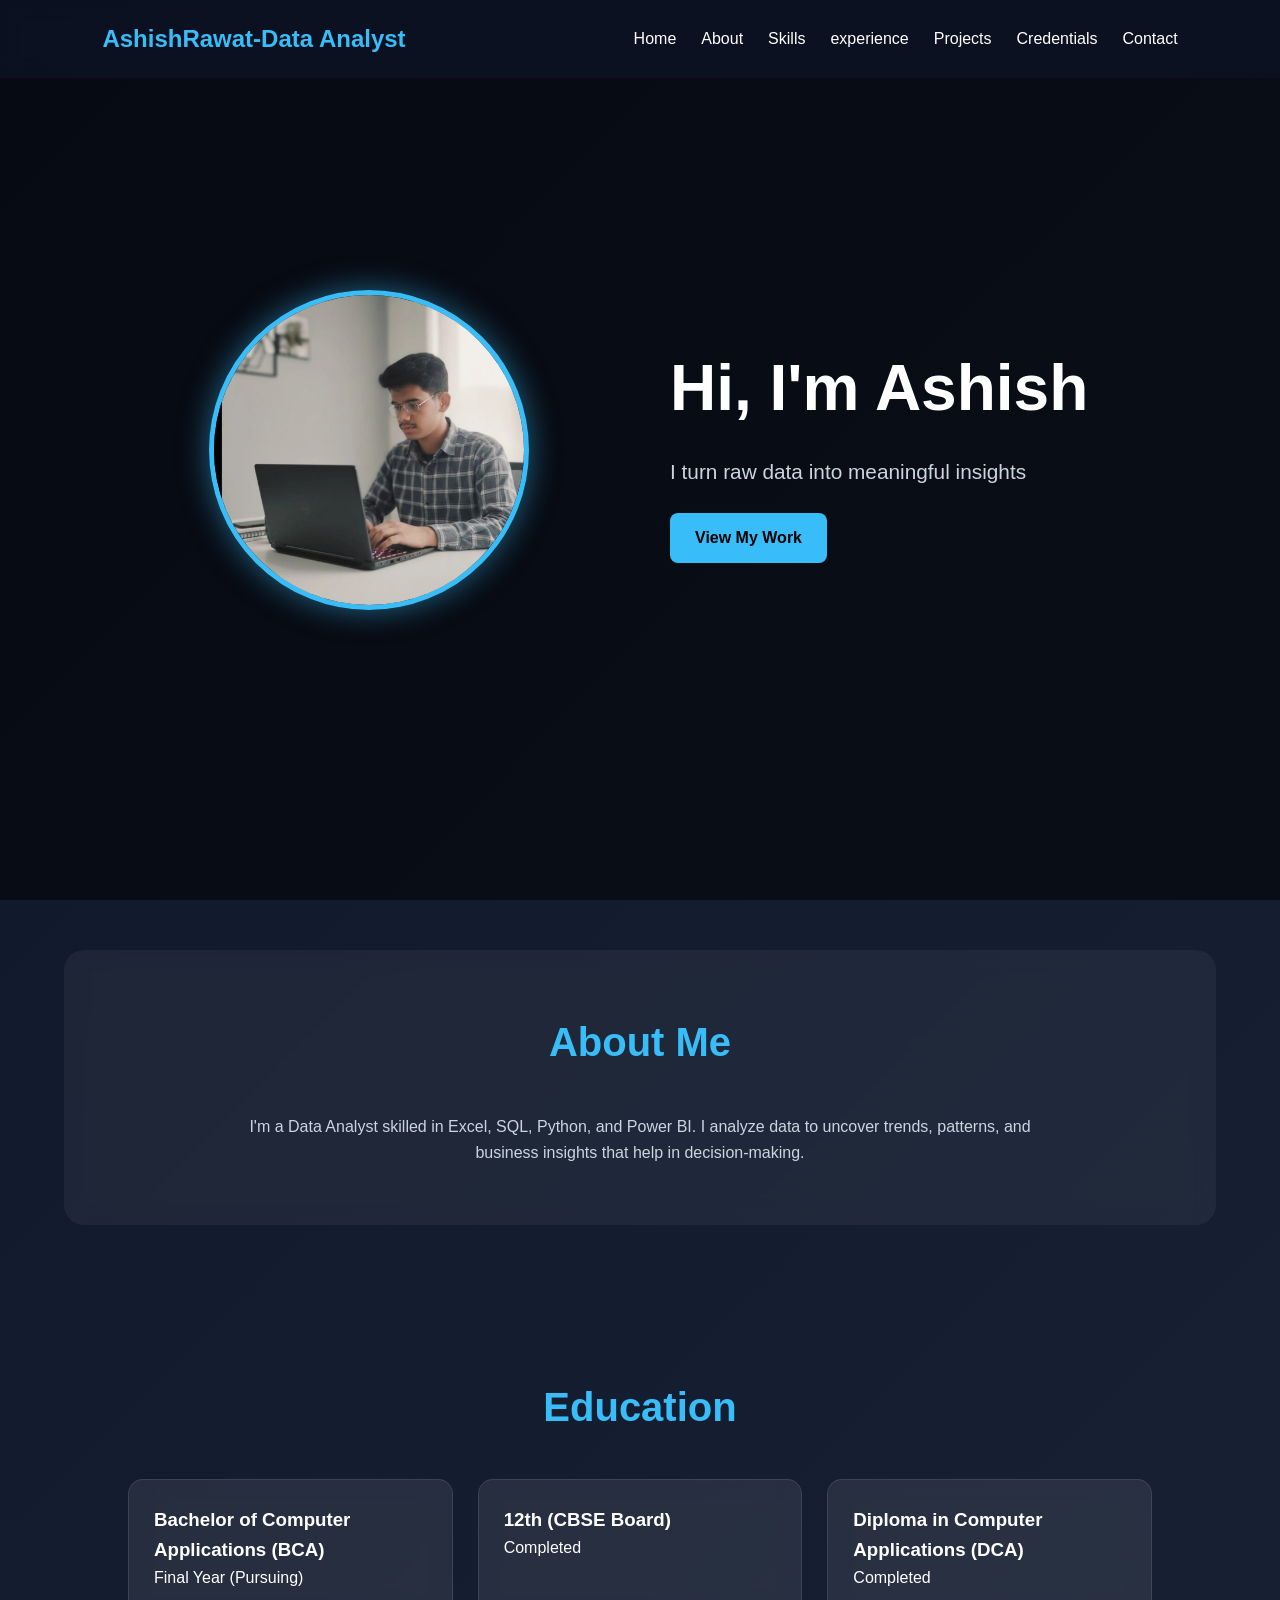
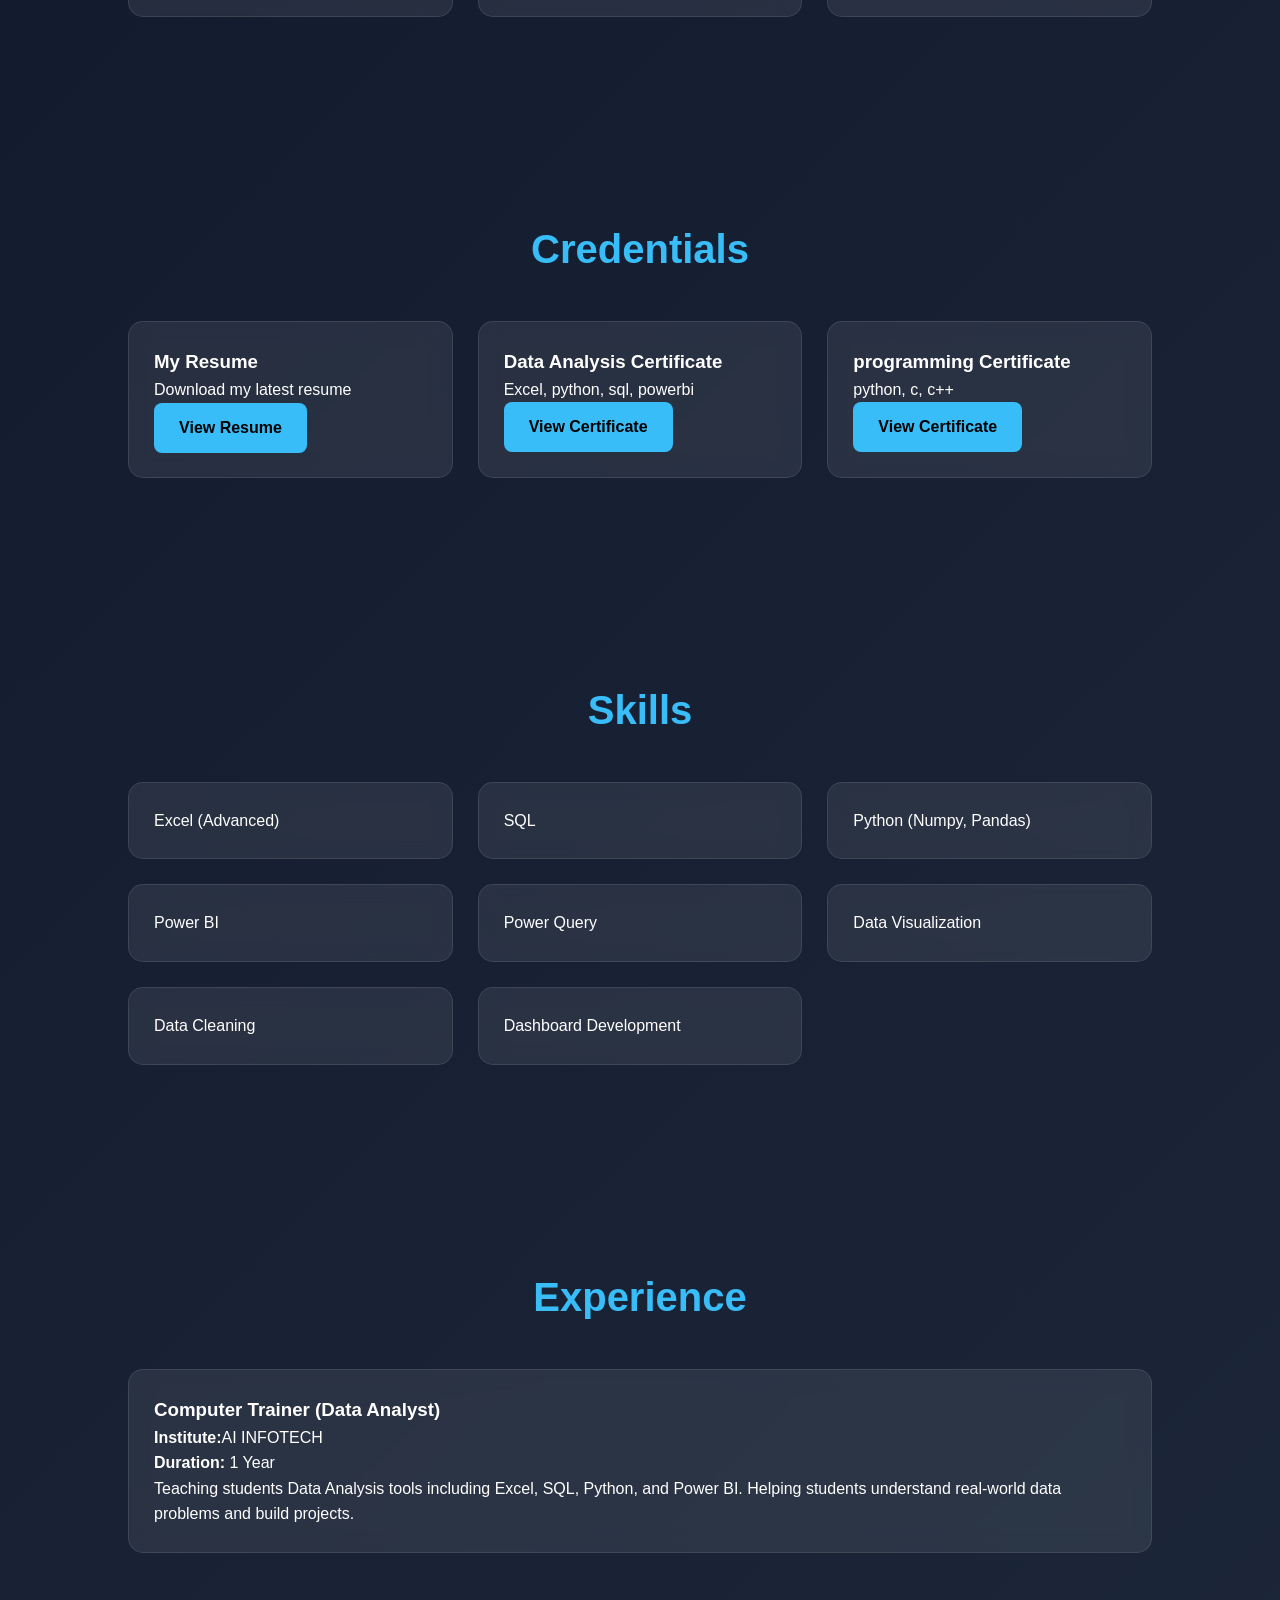
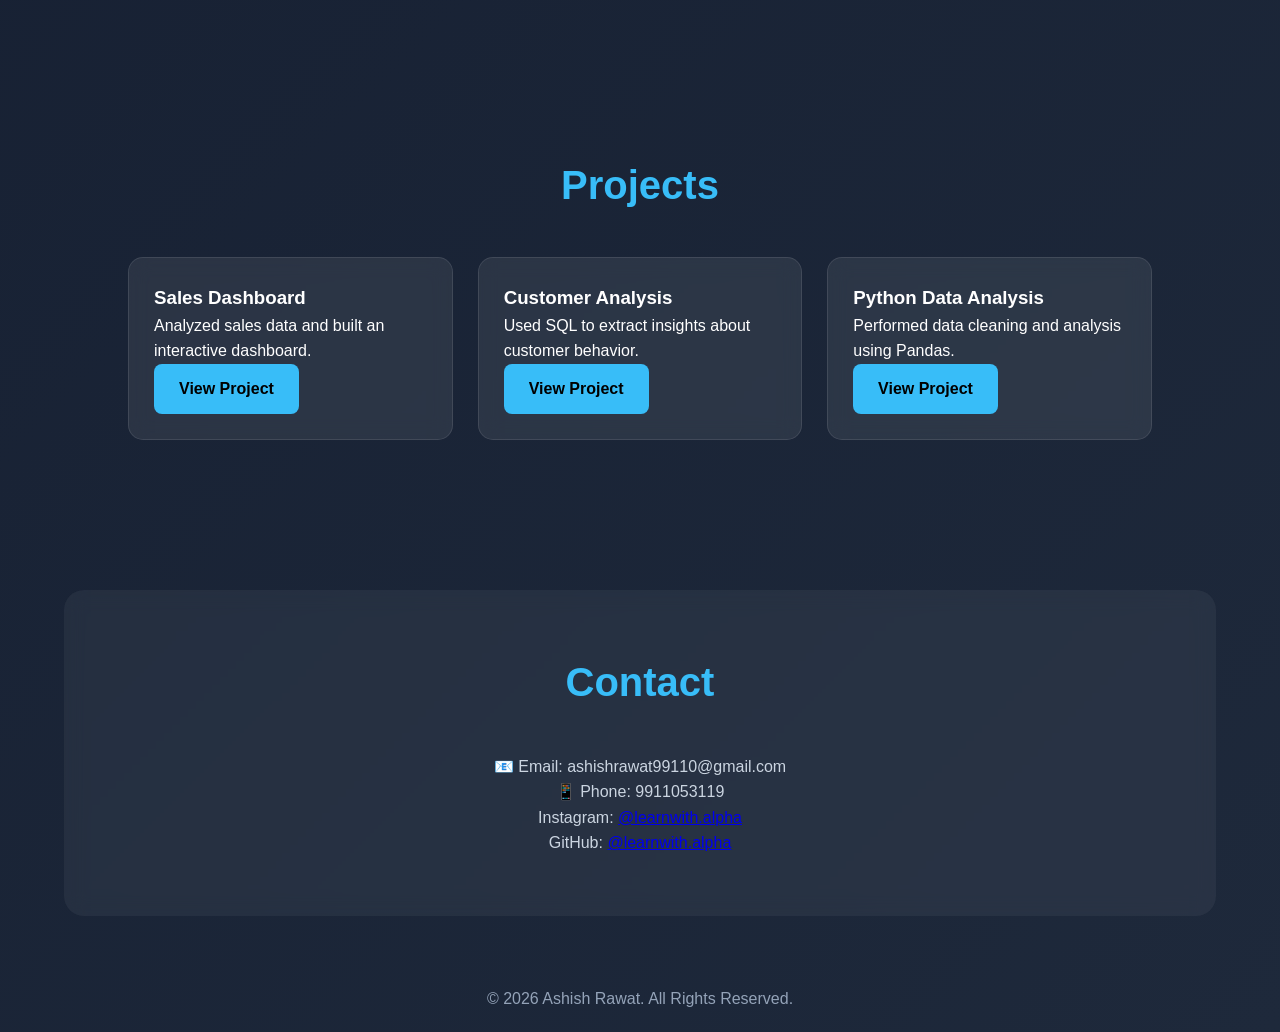
==== index.html @ 5d767946 "Add files via upload" ====
<!DOCTYPE html>
<html lang="en">
<head>
  <meta charset="UTF-8">
  <meta name="viewport" content="width=device-width, initial-scale=1.0">
  <title>Ashish | Data Analyst</title>
  <link rel="stylesheet" href="style.css">
</head>
<body>

<!-- Navbar -->
<nav>
  <h2>AshishRawat-Data Analyst</h2>
  <ul>
    <li><a href="#home">Home</a></li>
    <li><a href="#about">About</a></li>
    <li><a href="#skills">Skills</a></li>
    <li><a href="#experience">experience</a></li>
    <li><a href="#projects">Projects</a></li>
    <li><a href="#credentials">Credentials</a></li>
    <li><a href="#contact">Contact</a></li>
  </ul>
</nav>

<section id="home" class="hero">

  <div class="hero-image">
    <img src="image.jpeg" alt="Ashish">
  </div>

  <div class="hero-content">
    <h1>Hi, I'm Ashish</h1>
    <p>I turn raw data into meaningful insights</p>
    <a href="#projects" class="btn">View My Work</a>
  </div>

</section>
<!-- About -->
<section id="about" class="section glass">
  <h2>About Me</h2>
  <p>
    I'm a Data Analyst skilled in Excel, SQL, Python, and Power BI.
    I analyze data to uncover trends, patterns, and business insights
    that help in decision-making.
  </p>
</section>

<!-- Education -->
<section id="education" class="section">
  <h2>Education</h2>

  <div class="grid">

    <div class="card hover">
      <h3>Bachelor of Computer Applications (BCA)</h3>
      <p>Final Year (Pursuing)</p>
    </div>

    <div class="card hover">
      <h3>12th (CBSE Board)</h3>
      <p>Completed</p>
    </div>

    <div class="card hover">
      <h3>Diploma in Computer Applications (DCA)</h3>
      <p>Completed</p>
    </div>

  </div>
</section>

<!-- Credentials -->
<section id="credentials" class="section">
  <h2>Credentials</h2>

  <div class="grid">

    <!-- Resume -->
    <div class="card hover">
      <h3>My Resume</h3>
      <p>Download my latest resume</p>
      <a href="Ashish Rawat Data Analyst.pdf" target="_blank" class="btn">View Resume</a>
    </div>

    <!-- Certificate 1 -->
    <div class="card hover">
      <h3>Data Analysis Certificate</h3>
      <p>Excel, python, sql, powerbi</p>
      <a href="DataAnalyst.jpeg" target="_blank" class="btn">View Certificate</a>
    </div>

    <!-- Certificate 2 -->
    <div class="card hover">
      <h3>programming Certificate</h3>
      <p>python, c, c++</p>
      <a href="programmingCretificate.jpeg" target="_blank" class="btn">View Certificate</a>
    </div>

  </div>
</section>

<!-- Skills -->
<section id="skills" class="section">
  <h2>Skills</h2>

<div class="grid">
    <div class="card">Excel (Advanced)</div>
    <div class="card">SQL</div>
    <div class="card">Python (Numpy, Pandas)</div>
    <div class="card">Power BI</div>
    <div class="card">Power Query</div>
    <div class="card">Data Visualization</div>
    <div class="card">Data Cleaning</div>
    <div class="card">Dashboard Development</div>
</div>
</section>
<section id="experience" class="section">
  <h2>Experience</h2>

  <div class="grid">

    <div class="card hover">
      <h3>Computer Trainer (Data Analyst)</h3>
      <p><strong>Institute:</strong>AI INFOTECH</p>
      <p><strong>Duration:</strong> 1 Year</p>
      <p>
        Teaching students Data Analysis tools including Excel, SQL, Python, and Power BI.
        Helping students understand real-world data problems and build projects.
      </p>
    </div>

  </div>
</section>

<!-- Projects -->
<section id="projects" class="section">
  <h2>Projects</h2>

  <div class="grid">

    <div class="card hover">
      <h3>Sales Dashboard</h3>
      <p>Analyzed sales data and built an interactive dashboard.</p>
      <a href="#" class="btn">View Project</a>
    </div>

    <div class="card hover">
      <h3>Customer Analysis</h3>
      <p>Used SQL to extract insights about customer behavior.</p>
      <a href="#" class="btn">View Project</a>
    </div>

    <div class="card hover">
      <h3>Python Data Analysis</h3>
      <p>Performed data cleaning and analysis using Pandas.</p>
      <a href="#" class="btn">View Project</a>
    </div>

  </div>
</section>


<!-- Contact -->
<section id="contact" class="section glass">
  <h2>Contact</h2>

  <p>📧 Email: ashishrawat99110@gmail.com</p>
  <p>📱 Phone: 9911053119</p>

  <p>
     Instagram:
    <a href="https://www.instagram.com/learnwith.alpha?igsh=ODI4enA2bnpkeW4x"
       target="_blank">
       @learnwith.alpha
    </a>
  </p>
  <p>
     GitHub:
    <a href="https://github.com/AshishRawat-analyst"
       target="_blank">
       @learnwith.alpha
    </a>
  </p>
</section>

<footer class="footer">
        <p class="copyright">
            © 2026 Ashish Rawat. All Rights Reserved.
        </p>

    </div>

</footer>
</body>
</html>
---- style.css ----
*{
    margin:0;
    padding:0;
    box-sizing:border-box;
    scroll-behavior:smooth;
    font-family:'Segoe UI',sans-serif;
}

body{
    background:linear-gradient(135deg,#0f172a,#1e293b);
    color:#fff;
    line-height:1.6;
}

/* Navbar */
nav{
    position:fixed;
    top:0;
    width:100%;
    display:flex;
    justify-content:space-between;
    align-items:center;
    padding:20px 8%;
    background:rgba(15,23,42,0.6);
    backdrop-filter:blur(12px);
    -webkit-backdrop-filter:blur(12px);
    z-index:1000;
}

nav h2{
    color:#38bdf8;
}

nav ul{
    display:flex;
    list-style:none;
    gap:25px;
}

nav ul li a{
    text-decoration:none;
    color:white;
    transition:.3s;
}

nav ul li a:hover{
    color:#38bdf8;
}

/* Hero Section */
.hero{
    position:relative;
    min-height:100vh;
    display:flex;
    justify-content:space-between;
    align-items:center;
    padding:0 10%;
    gap:60px;
    overflow:hidden;
}

/* Background Image */
.hero::before{
    content:"";
    position:absolute;
    inset:0;

    background:url("https://images.unsplash.com/photo-1551288049-bebda4e38f71");
    background-size:130%;
    background-position:center;
    background-repeat:no-repeat;

    filter:blur(5px);
    transform:scale(1.1);

    z-index:-2;
}

/* Dark Overlay */
.hero::after{
    content:"";
    position:absolute;
    inset:0;
    background:rgba(0,0,0,.55);
    z-index:-1;
}

/* Left Image */
.hero-image{
    flex:1;
    display:flex;
    justify-content:center;
}

.hero-image img{
    width:320px;
    height:320px;
    object-fit:cover;
    border-radius:50%;
    border:5px solid #38bdf8;
    box-shadow:0 0 30px rgba(56,189,248,.5);
}

/* Right Content */
.hero-content{
    flex:1;
    text-align:left;
}

.hero-content h1{
    font-size:4rem;
    margin-bottom:15px;
}

.hero-content p{
    font-size:1.3rem;
    color:#cbd5e1;
    margin-bottom:25px;
}

/* Button */
.btn{
    display:inline-block;
    padding:12px 25px;
    background:#38bdf8;
    color:#000;
    text-decoration:none;
    border-radius:8px;
    font-weight:bold;
    transition:.3s;
}

.btn:hover{
    transform:translateY(-3px);
    background:#0ea5e9;
}

/* Sections */
.section{
    padding:100px 10%;
}

.section h2{
    text-align:center;
    font-size:2.5rem;
    margin-bottom:40px;
    color:#38bdf8;
}

/* Grid */
.grid{
    display:grid;
    grid-template-columns:repeat(auto-fit,minmax(250px,1fr));
    gap:25px;
}

/* Cards */
.card{
    background:rgba(255,255,255,.08);
    backdrop-filter:blur(10px);
    padding:25px;
    border-radius:15px;
    border:1px solid rgba(255,255,255,.1);
}

.hover{
    transition:.4s;
}

.hover:hover{
    transform:translateY(-8px);
    box-shadow:0 10px 30px rgba(56,189,248,.3);
}

/* Glass Sections */
.glass{
    background:rgba(255,255,255,.05);
    backdrop-filter:blur(10px);
    border-radius:20px;
    margin:50px 5%;
    padding:60px;
}

/* Contact & About */
#about p,
#contact p{
    text-align:center;
    max-width:800px;
    margin:auto;
    color:#cbd5e1;
}

/* Footer */
footer{
    text-align:center;
    padding:20px;
    color:#94a3b8;
}

/* Mobile */
@media(max-width:768px){

    nav{
        flex-direction:column;
        gap:15px;
        padding:15px;
    }

    nav ul{
        flex-wrap:wrap;
        justify-content:center;
        gap:15px;
    }

    .hero{
        flex-direction:column;
        justify-content:center;
        text-align:center;
        padding:120px 20px 40px;
    }

    .hero-content{
        text-align:center;
    }

    .hero-image img{
        width:220px;
        height:220px;
    }

    .hero-content h1{
        font-size:2.5rem;
    }

    .hero-content p{
        font-size:1rem;
    }

    .section{
        padding:80px 5%;
    }

    .glass{
        padding:30px;
    }
}
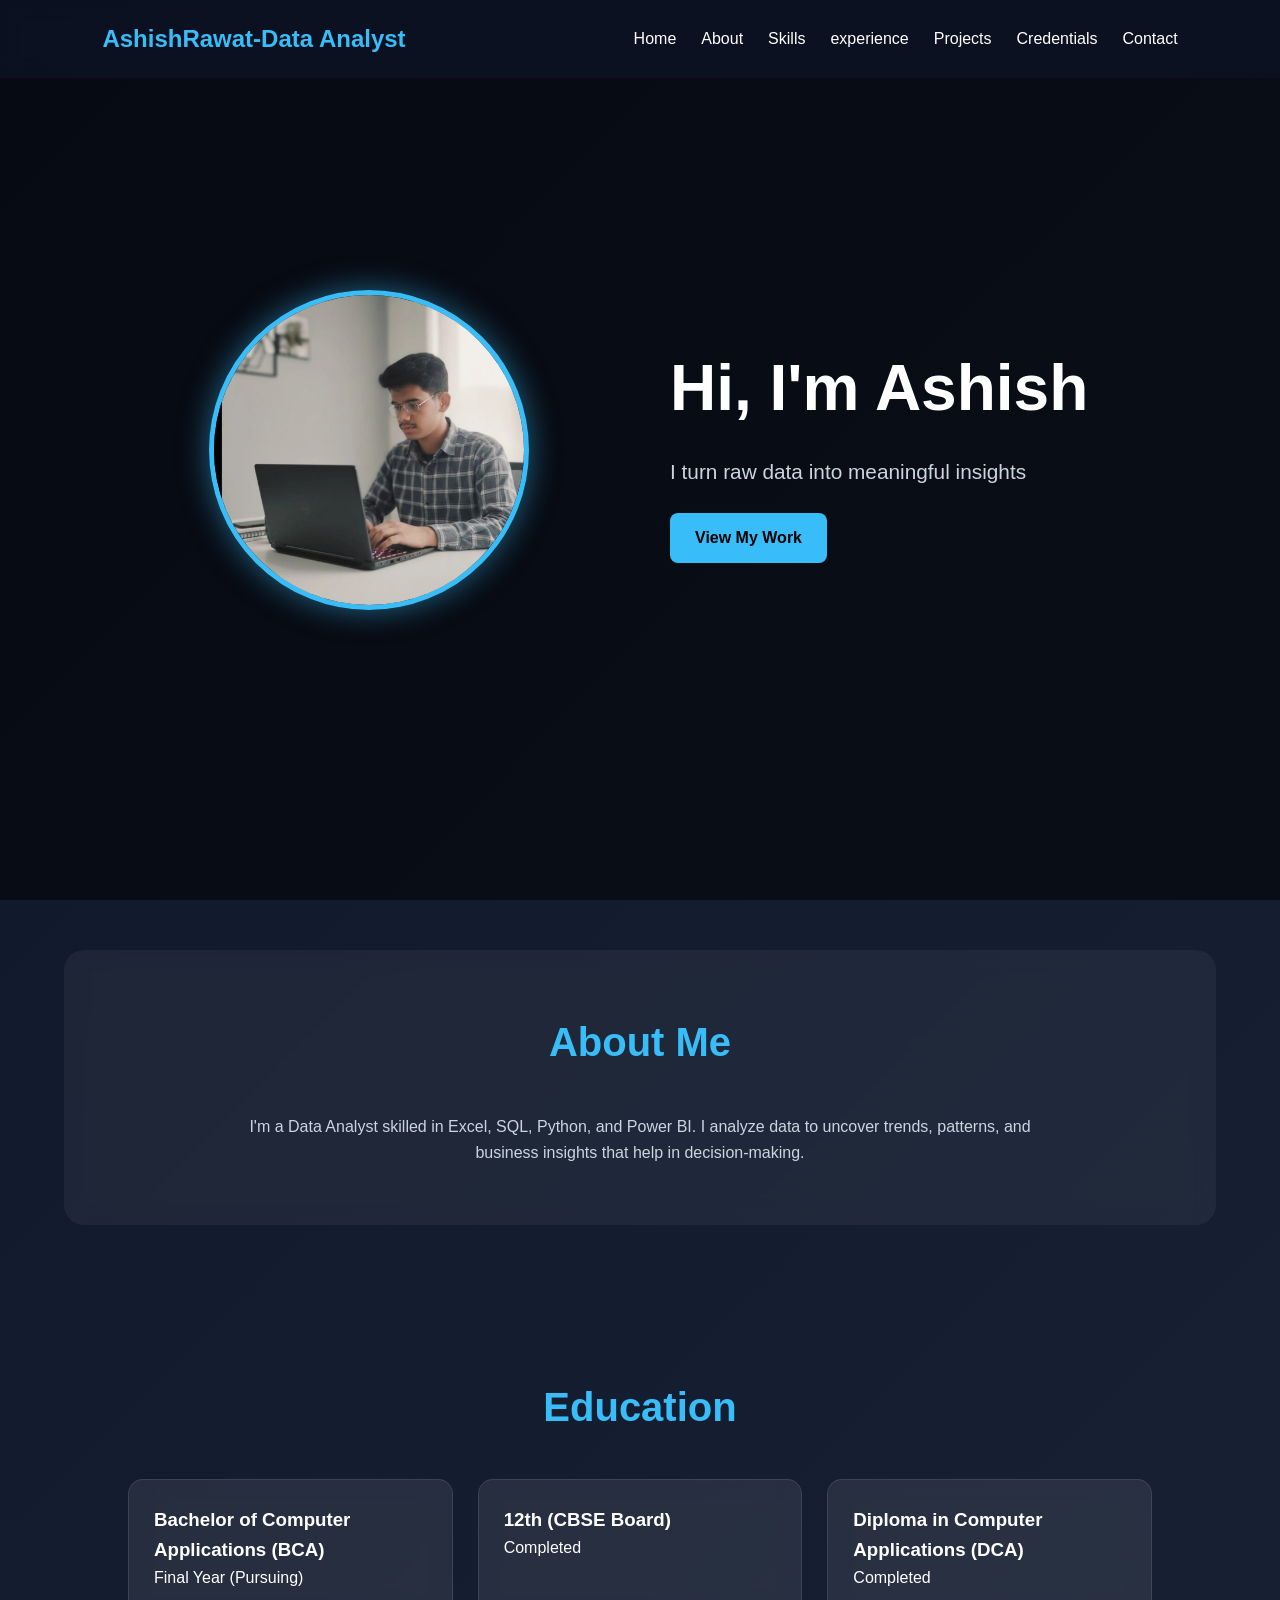
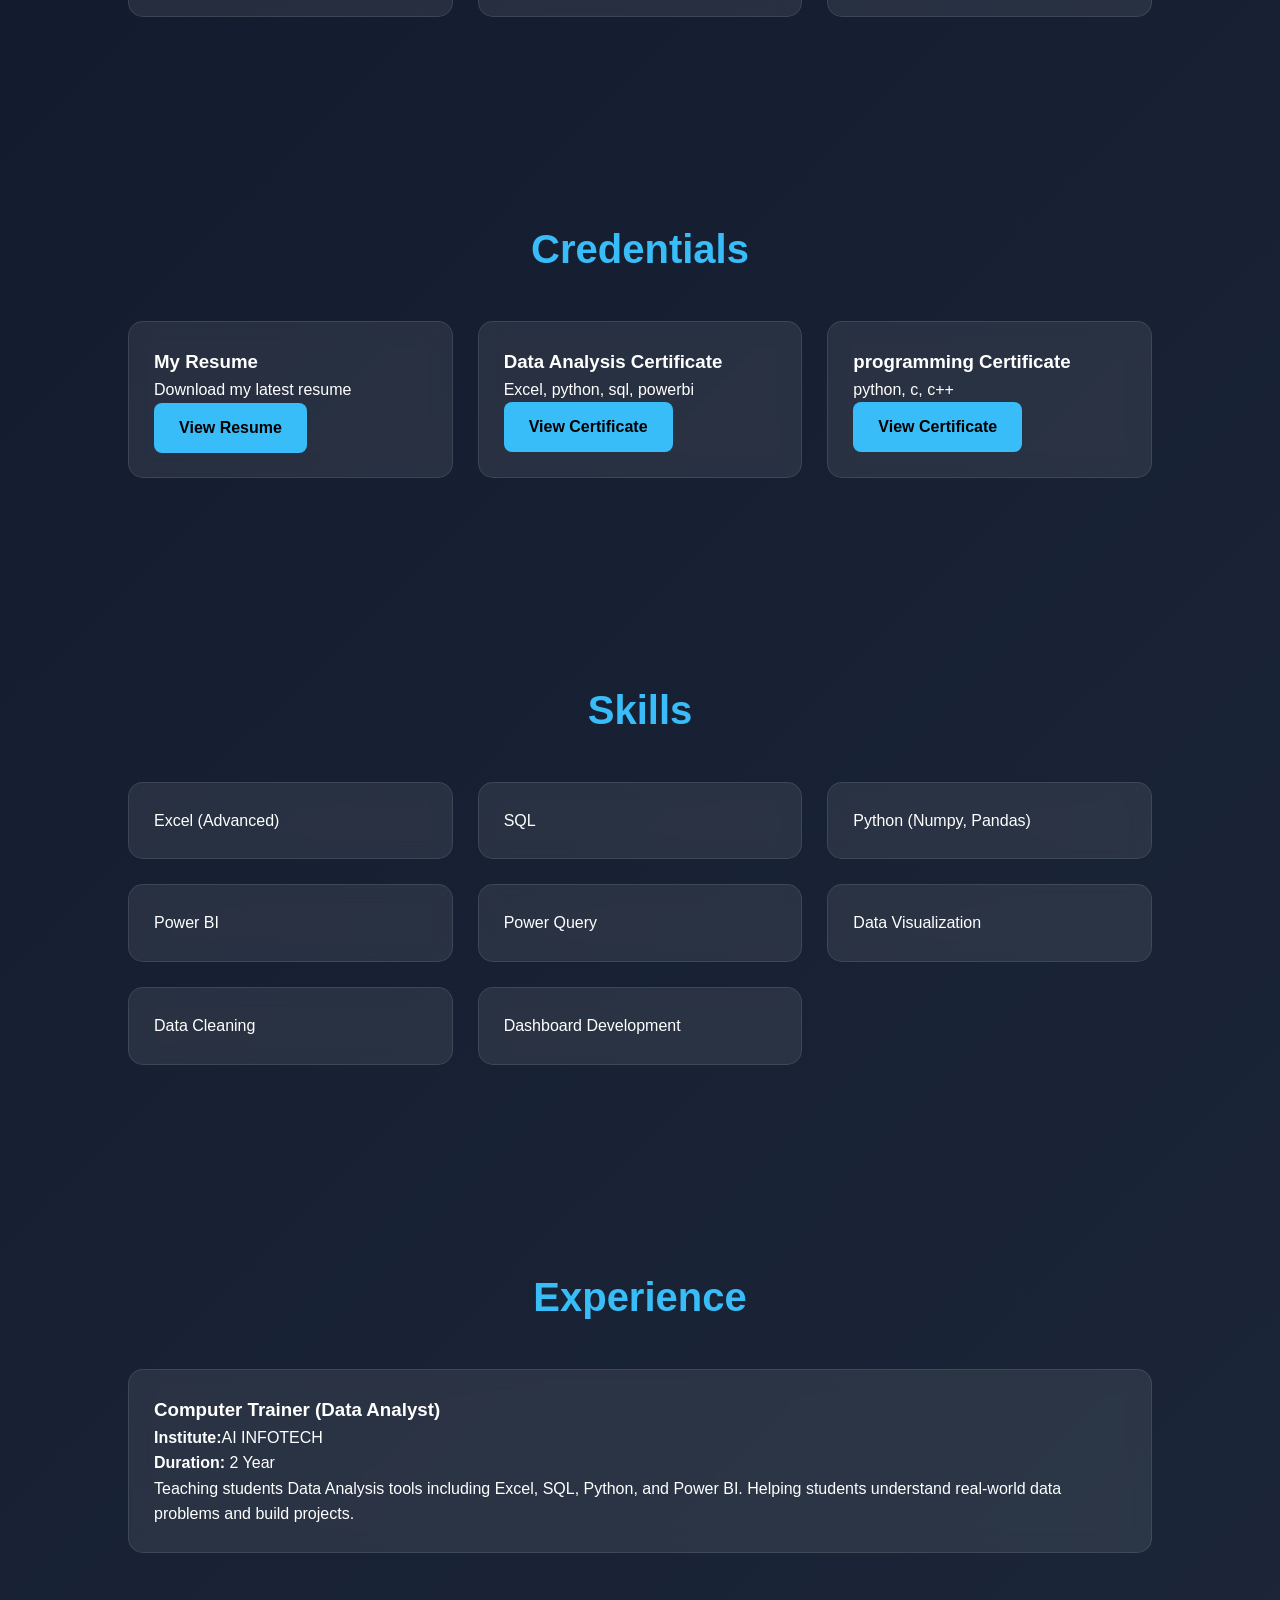
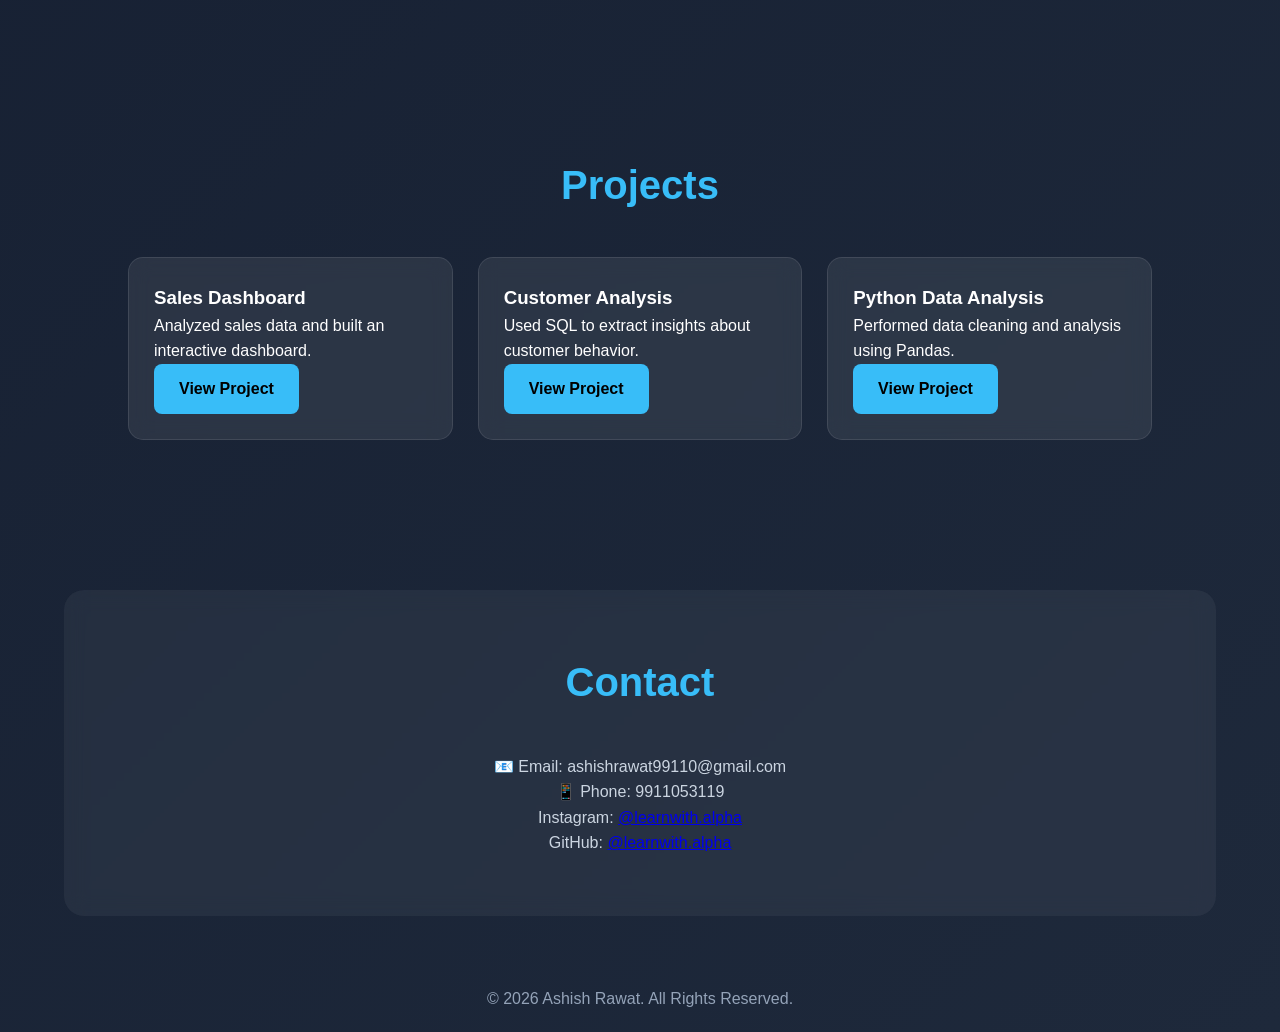
==== commit b875ee73: "Restore index.html with original content" ====
--- a/index.html
+++ b/index.html
@@ -123,7 +123,7 @@
     <div class="card hover">
       <h3>Computer Trainer (Data Analyst)</h3>
       <p><strong>Institute:</strong>AI INFOTECH</p>
-      <p><strong>Duration:</strong> 1 Year</p>
+      <p><strong>Duration:</strong> 2 Year</p>
       <p>
         Teaching students Data Analysis tools including Excel, SQL, Python, and Power BI.
         Helping students understand real-world data problems and build projects.
@@ -193,4 +193,4 @@
 
 </footer>
 </body>
-</html>+</html>
